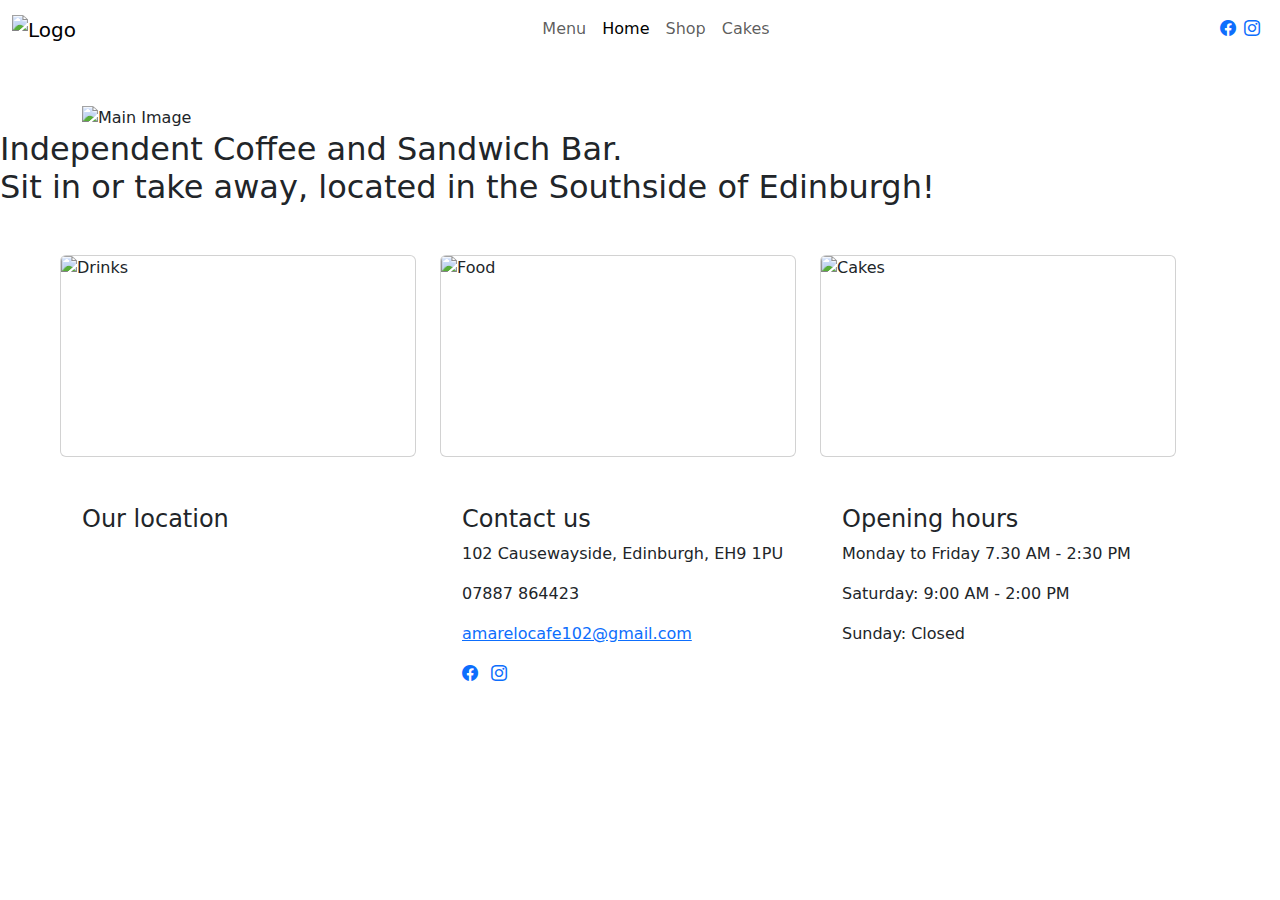
==== index.html @ 0898fd1a "Create index.html" ====
<!doctype html>
<html lang="en"> 
  <head>
    <meta charset="utf-8">
    <meta name="viewport" content="width=device-width, initial-scale=1">
    <title>Home</title>
    
    <!-- Bootstrap CSS and Icons -->
    <link href="https://cdn.jsdelivr.net/npm/bootstrap@5.2.3/dist/css/bootstrap.min.css" rel="stylesheet">
    <link rel="stylesheet" href="https://cdn.jsdelivr.net/npm/bootstrap-icons@1.5.0/font/bootstrap-icons.css">

    <!-- Google Fonts -->
    <link href="https://fonts.googleapis.com/css2?family=Baskervville:ital@0;1&display=swap" rel="stylesheet">

    <!-- Custom Styles -->
    <link rel="stylesheet" href="https://raw.githubusercontent.com/Bvadoc/AmareloCafe/main/AmareloWeb/commun01.css"> <!-- Common styles -->
    <link rel="stylesheet" href="https://raw.githubusercontent.com/Bvadoc/AmareloCafe/main/AmareloWeb/web.css"> <!-- Web styles -->
  </head>
  <body>
    <!--navbar-->
    <nav class="navbar navbar-expand-lg navbar-light">
      <div class="container-fluid"> 
        <a class="navbar-brand" href="https://raw.githubusercontent.com/Bvadoc/AmareloCafe/main/AmareloWeb/index.html">
          <img src="https://raw.githubusercontent.com/Bvadoc/AmareloCafe/main/AmareloWeb/images/logo01.png" alt="Logo" style="height: 150px;"> 
        </a> 
        <button class="navbar-toggler" type="button" data-bs-toggle="collapse" data-bs-target="#navbarSupportedContent"> 
          <span class="navbar-toggler-icon"></span> 
        </button>
        <div class="collapse navbar-collapse" id="navbarSupportedContent">
          <ul class="navbar-nav mx-auto mb-2 mb-lg-0">
            <li class="nav-item"><a class="nav-link" href="https://raw.githubusercontent.com/Bvadoc/AmareloCafe/main/AmareloWeb/menu.html">Menu</a></li>
            <li class="nav-item"><a class="nav-link active" href="https://raw.githubusercontent.com/Bvadoc/AmareloCafe/main/AmareloWeb/index.html">Home</a></li>
            <li class="nav-item"><a class="nav-link" href="https://raw.githubusercontent.com/Bvadoc/AmareloCafe/main/AmareloWeb/shop.html">Shop</a></li>
            <li class="nav-item"><a class="nav-link" href="https://raw.githubusercontent.com/Bvadoc/AmareloCafe/main/AmareloWeb/cakes.html">Cakes</a></li>
          </ul>
          <div class="d-flex">
            <a href="https://www.facebook.com/amarelodeli" target="_blank" class="me-2"><i class="bi bi-facebook"></i></a>
            <a href="https://www.instagram.com/amarelodeli" target="_blank" class="me-2"><i class="bi bi-instagram"></i></a>
          </div>
        </div>
      </div>    
    </nav>

    <!-- Main image at the top -->
    <div class="container mt-5">
      <img src="https://raw.githubusercontent.com/Bvadoc/AmareloCafe/main/AmareloWeb/images/Interior.jpg" class="img-fluid" alt="Main Image">
    </div> 

    <div class="content">
        <h2>Independent Coffee and Sandwich Bar.<br>Sit in or take away, located in the Southside of Edinburgh!</h2>
    </div>

    <!-- 3 photos (cards) below -->
    <div class="container m-5 cards-container">
      <div class="row justify-content-center">
        <div class="col-md-4 col-mb-4">
          <div class="card">
            <img src="https://raw.githubusercontent.com/Bvadoc/AmareloCafe/main/AmareloWeb/images/taza%20amarilla.jpg" class="card-img-top" alt="Drinks" style="height: 200px; width: 100%; object-fit: cover;">
          </div>
        </div>
        <div class="col-md-4 col-mb-4">
          <div class="card">
            <img src="https://raw.githubusercontent.com/Bvadoc/AmareloCafe/main/AmareloWeb/images/Bocata.jpg" class="card-img-top" alt="Food" style="height: 200px; width: 100%; object-fit: cover;">
          </div>
        </div>
        <div class="col-md-4 col-mb-4">
          <div class="card">
            <img src="https://raw.githubusercontent.com/Bvadoc/AmareloCafe/main/AmareloWeb/images/Tarta%20de%20Santiago.jpg" class="card-img-top" alt="Cakes" style="height: 200px; width: 100%; object-fit: cover;">
          </div>
        </div>
      </div>
    </div>

    <!-- Footer section -->
    <footer class="footer">
      <div class="container">
        <div class="row">
          <div class="col-md-4 mb-3">
            <h4>Our location</h4>
            <!-- Google Maps Embed Code --> 
            <iframe 
              src="https://www.google.com/maps/embed?pb=!1m18!1m12!1m3!1d2234.6833216972605!2d-3.1810267000000003!3d55.937527599999996!2m3!1f0!2f0!3f0!3m2!1i1024!2i768!4f13.1!3m3!1m2!1s0x4887c77f1654ee13%3A0xcc0e2b6abe184f57!2sAmarelo!5e0!3m2!1sen!2suk!4v1736802477769!5m2!1sen!2suk" 
              width="100%" 
              height="200" 
              style="border:0;" 
              allowfullscreen="" 
              loading="lazy" 
              referrerpolicy="no-referrer-when-downgrade">
            </iframe>
          </div>
          <div class="col-md-4 mb-3">
            <h4>Contact us</h4>
            <p>102 Causewayside, Edinburgh, EH9 1PU</p>
            <p>07887 864423</p>
            <p><a href="mailto:amarelocafe102@gmail.com">amarelocafe102@gmail.com</a></p>
                    
            <a href="https://www.facebook.com/amarelodeli" target="_blank" class="me-2"><i class="bi bi-facebook"></i></a>
            <a href="https://www.instagram.com/amarelodeli" target="_blank" class="me-2"><i class="bi bi-instagram"></i></a>
          </div>
          <div class="col-md-4">
            <h4>Opening hours</h4>
            <p>Monday to Friday 7.30 AM - 2:30 PM</p>
            <p>Saturday: 9:00 AM - 2:00 PM</p>
            <p>Sunday: Closed</p>
          </div>
        </div>
      </div> 
    </footer>
     
    <script src="https://cdn.jsdelivr.net/npm/@popperjs/core@2.11.6/dist/umd/popper.min.js"></script>
    <script src="https://cdn.jsdelivr.net/npm/bootstrap@5.2.3/dist/js/bootstrap.min.js"></script>
  </body>  
</html>
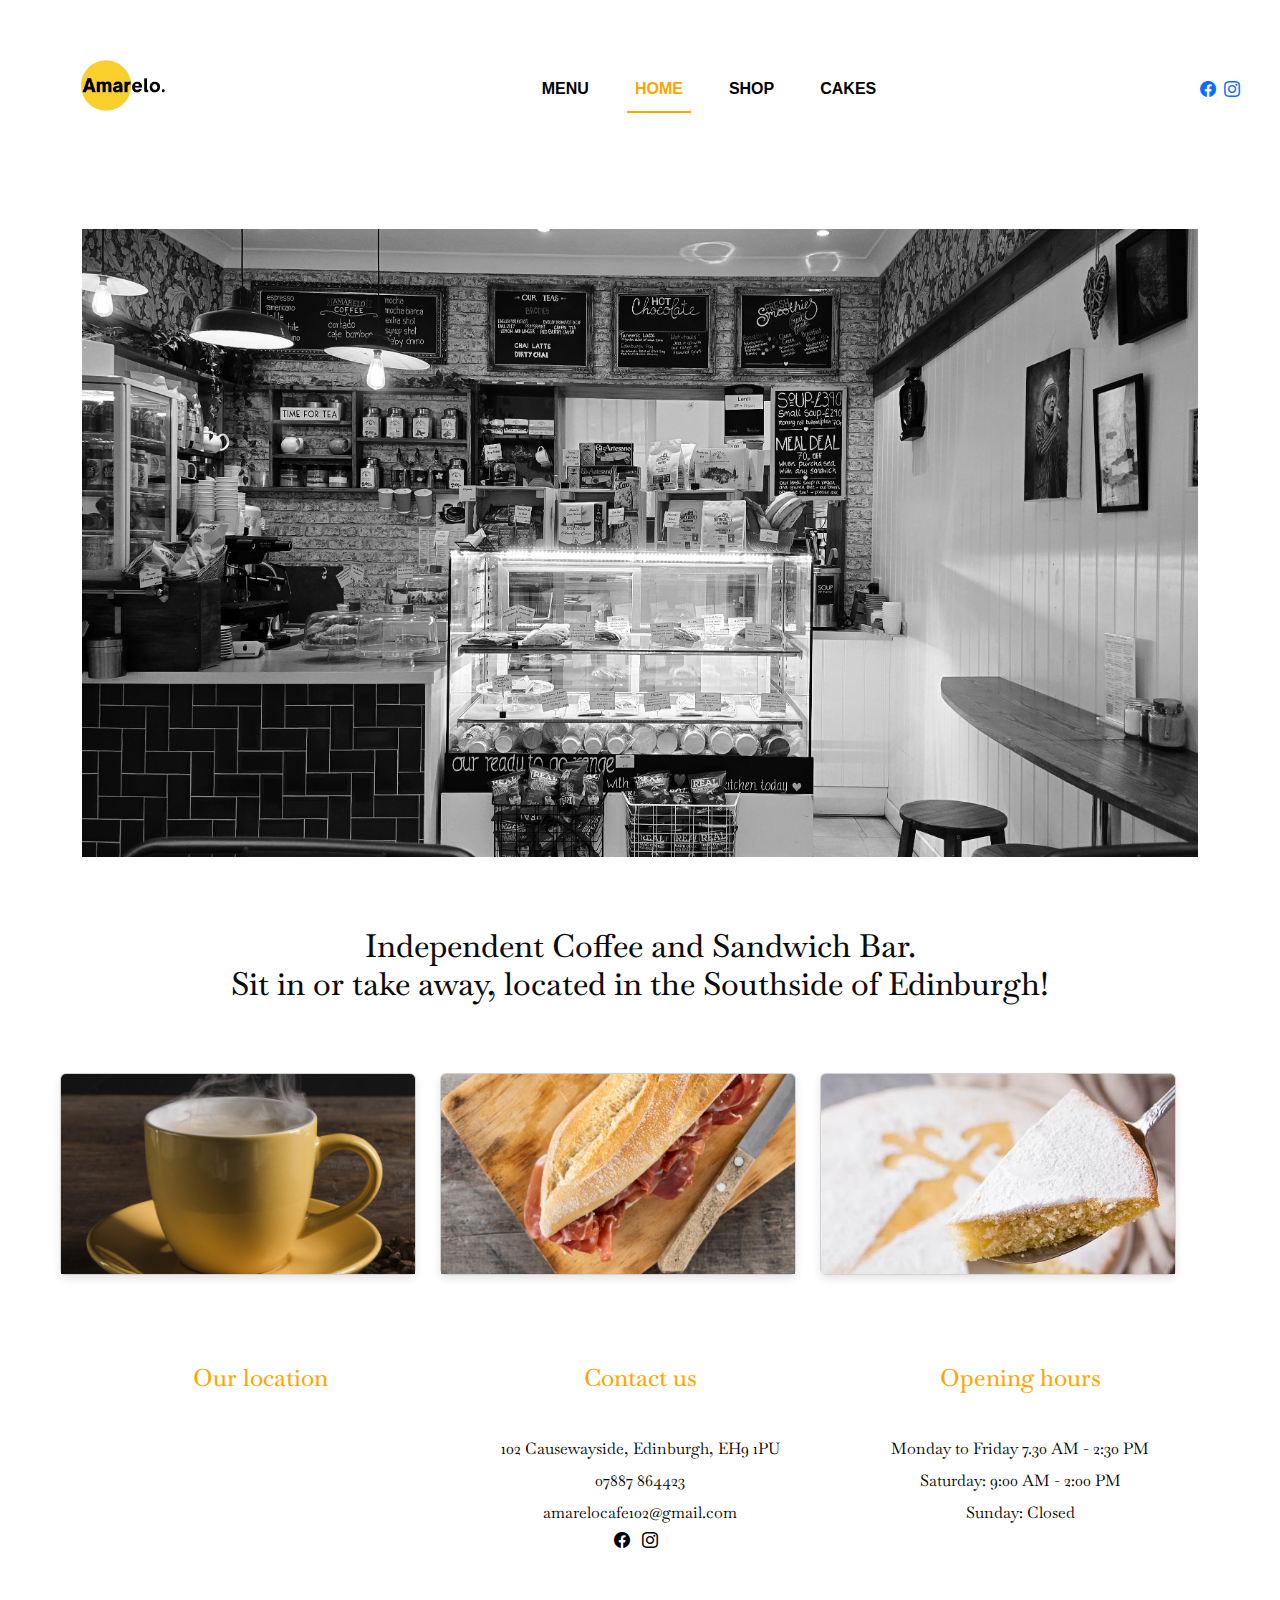
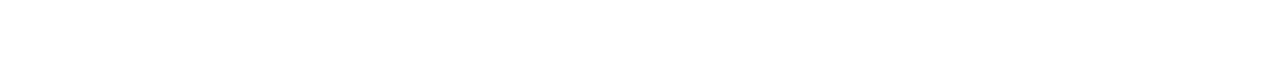
==== commit 8cae80f9: "Update index.html" ====
--- a/index.html
+++ b/index.html
@@ -13,25 +13,25 @@
     <link href="https://fonts.googleapis.com/css2?family=Baskervville:ital@0;1&display=swap" rel="stylesheet">
 
     <!-- Custom Styles -->
-    <link rel="stylesheet" href="https://raw.githubusercontent.com/Bvadoc/AmareloCafe/main/AmareloWeb/commun01.css"> <!-- Common styles -->
-    <link rel="stylesheet" href="https://raw.githubusercontent.com/Bvadoc/AmareloCafe/main/AmareloWeb/web.css"> <!-- Web styles -->
+    <link rel="stylesheet" href="https://bvadoc.github.io/AmareloCafe/AmareloWeb/commun01.css"> <!-- Common styles -->
+    <link rel="stylesheet" href="https://bvadoc.github.io/AmareloCafe/AmareloWeb/web.css"> <!-- Web styles -->
   </head>
   <body>
     <!--navbar-->
     <nav class="navbar navbar-expand-lg navbar-light">
       <div class="container-fluid"> 
-        <a class="navbar-brand" href="https://raw.githubusercontent.com/Bvadoc/AmareloCafe/main/AmareloWeb/index.html">
-          <img src="https://raw.githubusercontent.com/Bvadoc/AmareloCafe/main/AmareloWeb/images/logo01.png" alt="Logo" style="height: 150px;"> 
+        <a class="navbar-brand" href="https://bvadoc.github.io/AmareloCafe/">
+          <img src="https://bvadoc.github.io/AmareloCafe/AmareloWeb/images/logo01.png" alt="Logo" style="height: 150px;"> 
         </a> 
         <button class="navbar-toggler" type="button" data-bs-toggle="collapse" data-bs-target="#navbarSupportedContent"> 
           <span class="navbar-toggler-icon"></span> 
         </button>
         <div class="collapse navbar-collapse" id="navbarSupportedContent">
           <ul class="navbar-nav mx-auto mb-2 mb-lg-0">
-            <li class="nav-item"><a class="nav-link" href="https://raw.githubusercontent.com/Bvadoc/AmareloCafe/main/AmareloWeb/menu.html">Menu</a></li>
-            <li class="nav-item"><a class="nav-link active" href="https://raw.githubusercontent.com/Bvadoc/AmareloCafe/main/AmareloWeb/index.html">Home</a></li>
-            <li class="nav-item"><a class="nav-link" href="https://raw.githubusercontent.com/Bvadoc/AmareloCafe/main/AmareloWeb/shop.html">Shop</a></li>
-            <li class="nav-item"><a class="nav-link" href="https://raw.githubusercontent.com/Bvadoc/AmareloCafe/main/AmareloWeb/cakes.html">Cakes</a></li>
+            <li class="nav-item"><a class="nav-link" href="https://bvadoc.github.io/AmareloCafe/AmareloWeb/menu.html">Menu</a></li>
+            <li class="nav-item"><a class="nav-link active" href="https://bvadoc.github.io/AmareloCafe/">Home</a></li>
+            <li class="nav-item"><a class="nav-link" href="https://bvadoc.github.io/AmareloCafe/AmareloWeb/shop.html">Shop</a></li>
+            <li class="nav-item"><a class="nav-link" href="https://bvadoc.github.io/AmareloCafe/AmareloWeb/cakes.html">Cakes</a></li>
           </ul>
           <div class="d-flex">
             <a href="https://www.facebook.com/amarelodeli" target="_blank" class="me-2"><i class="bi bi-facebook"></i></a>
@@ -43,7 +43,7 @@
 
     <!-- Main image at the top -->
     <div class="container mt-5">
-      <img src="https://raw.githubusercontent.com/Bvadoc/AmareloCafe/main/AmareloWeb/images/Interior.jpg" class="img-fluid" alt="Main Image">
+      <img src="https://bvadoc.github.io/AmareloCafe/AmareloWeb/images/Interior.jpg" class="img-fluid" alt="Main Image">
     </div> 
 
     <div class="content">
@@ -55,17 +55,17 @@
       <div class="row justify-content-center">
         <div class="col-md-4 col-mb-4">
           <div class="card">
-            <img src="https://raw.githubusercontent.com/Bvadoc/AmareloCafe/main/AmareloWeb/images/taza%20amarilla.jpg" class="card-img-top" alt="Drinks" style="height: 200px; width: 100%; object-fit: cover;">
+            <img src="https://bvadoc.github.io/AmareloCafe/AmareloWeb/images/taza%20amarilla.jpg" class="card-img-top" alt="Drinks" style="height: 200px; width: 100%; object-fit: cover;">
           </div>
         </div>
         <div class="col-md-4 col-mb-4">
           <div class="card">
-            <img src="https://raw.githubusercontent.com/Bvadoc/AmareloCafe/main/AmareloWeb/images/Bocata.jpg" class="card-img-top" alt="Food" style="height: 200px; width: 100%; object-fit: cover;">
+            <img src="https://bvadoc.github.io/AmareloCafe/AmareloWeb/images/Bocata.jpg" class="card-img-top" alt="Food" style="height: 200px; width: 100%; object-fit: cover;">
           </div>
         </div>
         <div class="col-md-4 col-mb-4">
           <div class="card">
-            <img src="https://raw.githubusercontent.com/Bvadoc/AmareloCafe/main/AmareloWeb/images/Tarta%20de%20Santiago.jpg" class="card-img-top" alt="Cakes" style="height: 200px; width: 100%; object-fit: cover;">
+            <img src="https://bvadoc.github.io/AmareloCafe/AmareloWeb/images/Tarta%20de%20Santiago.jpg" class="card-img-top" alt="Cakes" style="height: 200px; width: 100%; object-fit: cover;">
           </div>
         </div>
       </div>
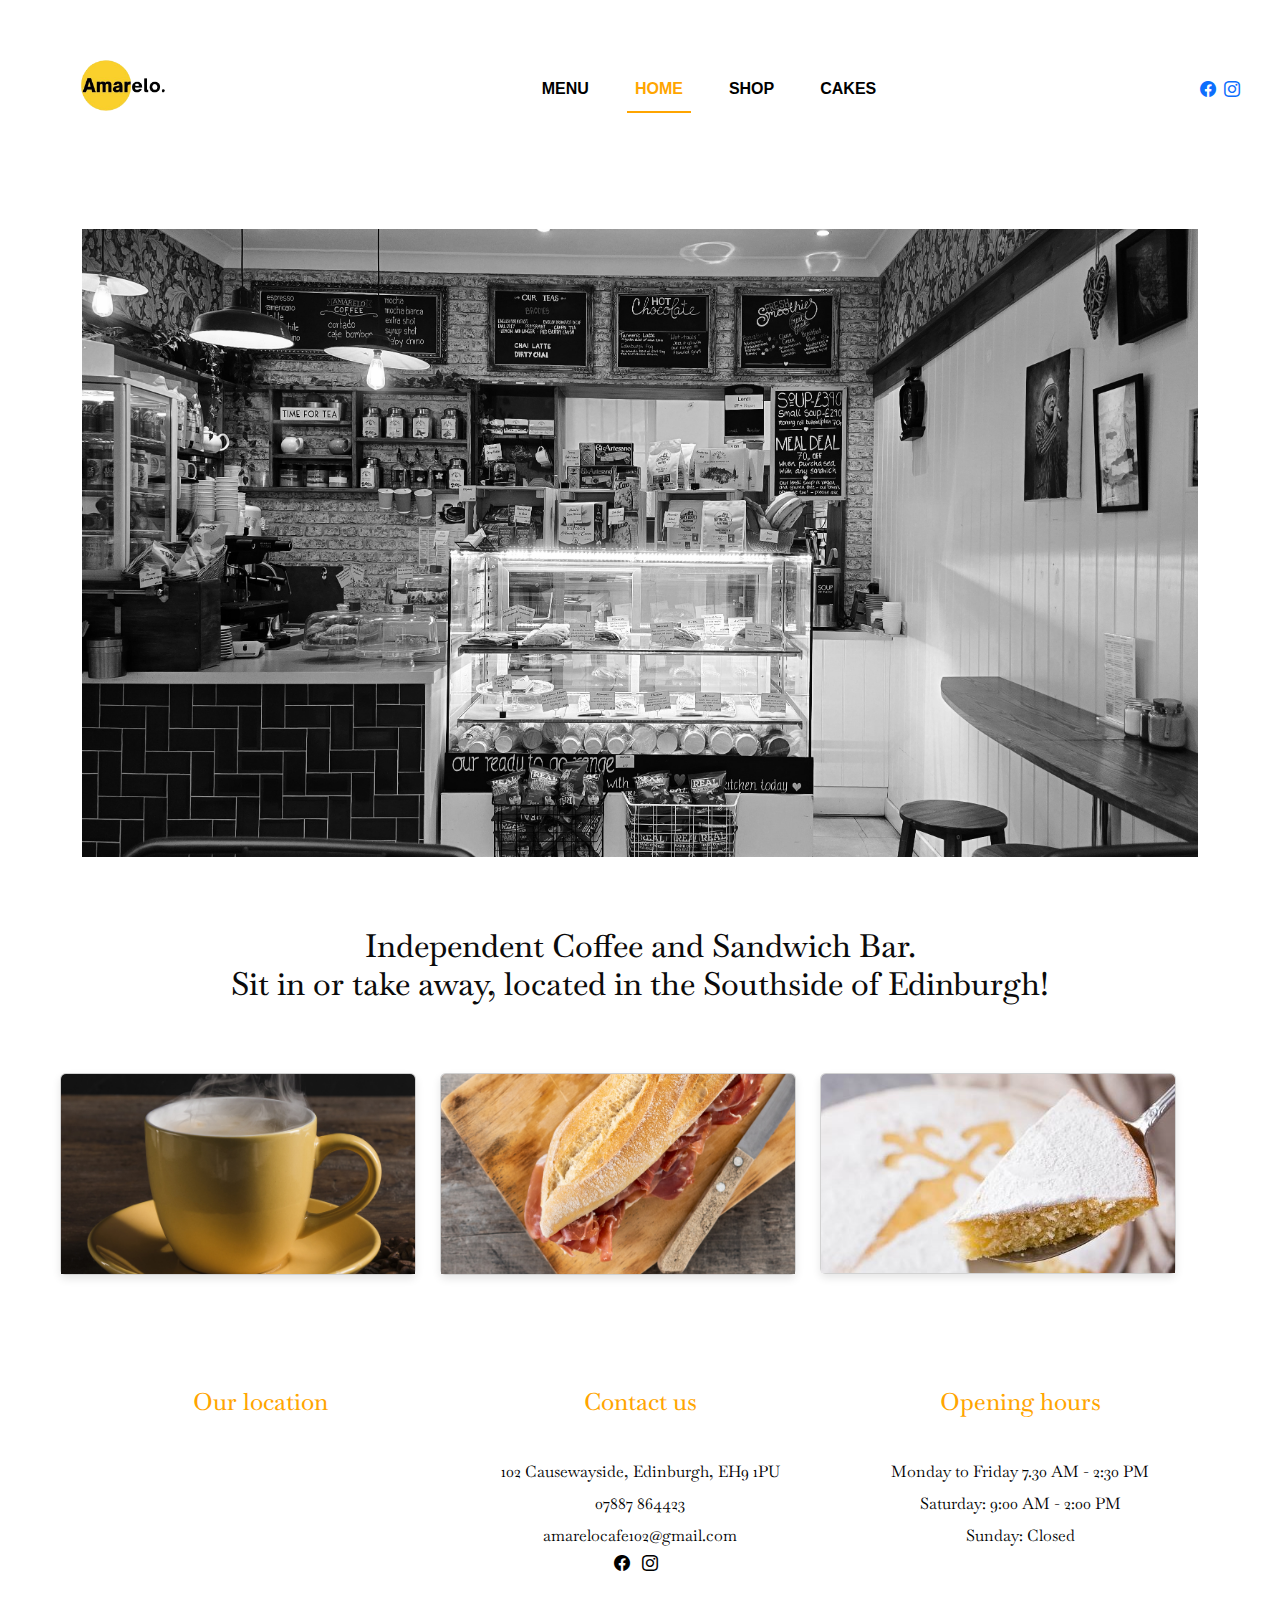
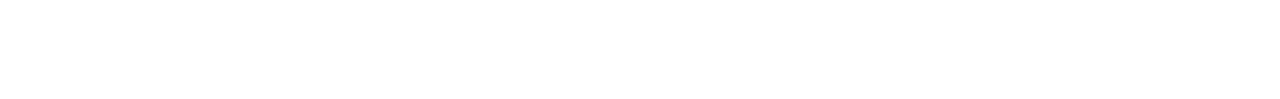
==== commit d8d5902b: "Descripción de los cambios realizados" ====
--- a/index.html
+++ b/index.html
@@ -50,26 +50,26 @@
         <h2>Independent Coffee and Sandwich Bar.<br>Sit in or take away, located in the Southside of Edinburgh!</h2>
     </div>
 
-    <!-- 3 photos (cards) below -->
     <div class="container m-5 cards-container">
-      <div class="row justify-content-center">
-        <div class="col-md-4 col-mb-4">
+      <div class="row justify-content-center cards-row">
+        <div class="col-12 col-md-6 col-lg-4 mb-4">
           <div class="card">
-            <img src="https://bvadoc.github.io/AmareloCafe/AmareloWeb/images/taza%20amarilla.jpg" class="card-img-top" alt="Drinks" style="height: 200px; width: 100%; object-fit: cover;">
+            <img src="https://bvadoc.github.io/AmareloCafe/AmareloWeb/images/taza%20amarilla.jpg" class="card-img-top img-fluid" alt="Drinks">
           </div>
         </div>
-        <div class="col-md-4 col-mb-4">
+        <div class="col-12 col-md-6 col-lg-4 mb-4">
           <div class="card">
-            <img src="https://bvadoc.github.io/AmareloCafe/AmareloWeb/images/Bocata.jpg" class="card-img-top" alt="Food" style="height: 200px; width: 100%; object-fit: cover;">
+            <img src="https://bvadoc.github.io/AmareloCafe/AmareloWeb/images/Bocata.jpg" class="card-img-top img-fluid" alt="Food">
           </div>
         </div>
-        <div class="col-md-4 col-mb-4">
+        <div class="col-12 col-md-6 col-lg-4 mb-4">
           <div class="card">
-            <img src="https://bvadoc.github.io/AmareloCafe/AmareloWeb/images/Tarta%20de%20Santiago.jpg" class="card-img-top" alt="Cakes" style="height: 200px; width: 100%; object-fit: cover;">
+            <img src="https://bvadoc.github.io/AmareloCafe/AmareloWeb/images/Tarta%20de%20Santiago.jpg" class="card-img-top img-fluid" alt="Cakes">
           </div>
         </div>
       </div>
     </div>
+    
 
     <!-- Footer section -->
     <footer class="footer">
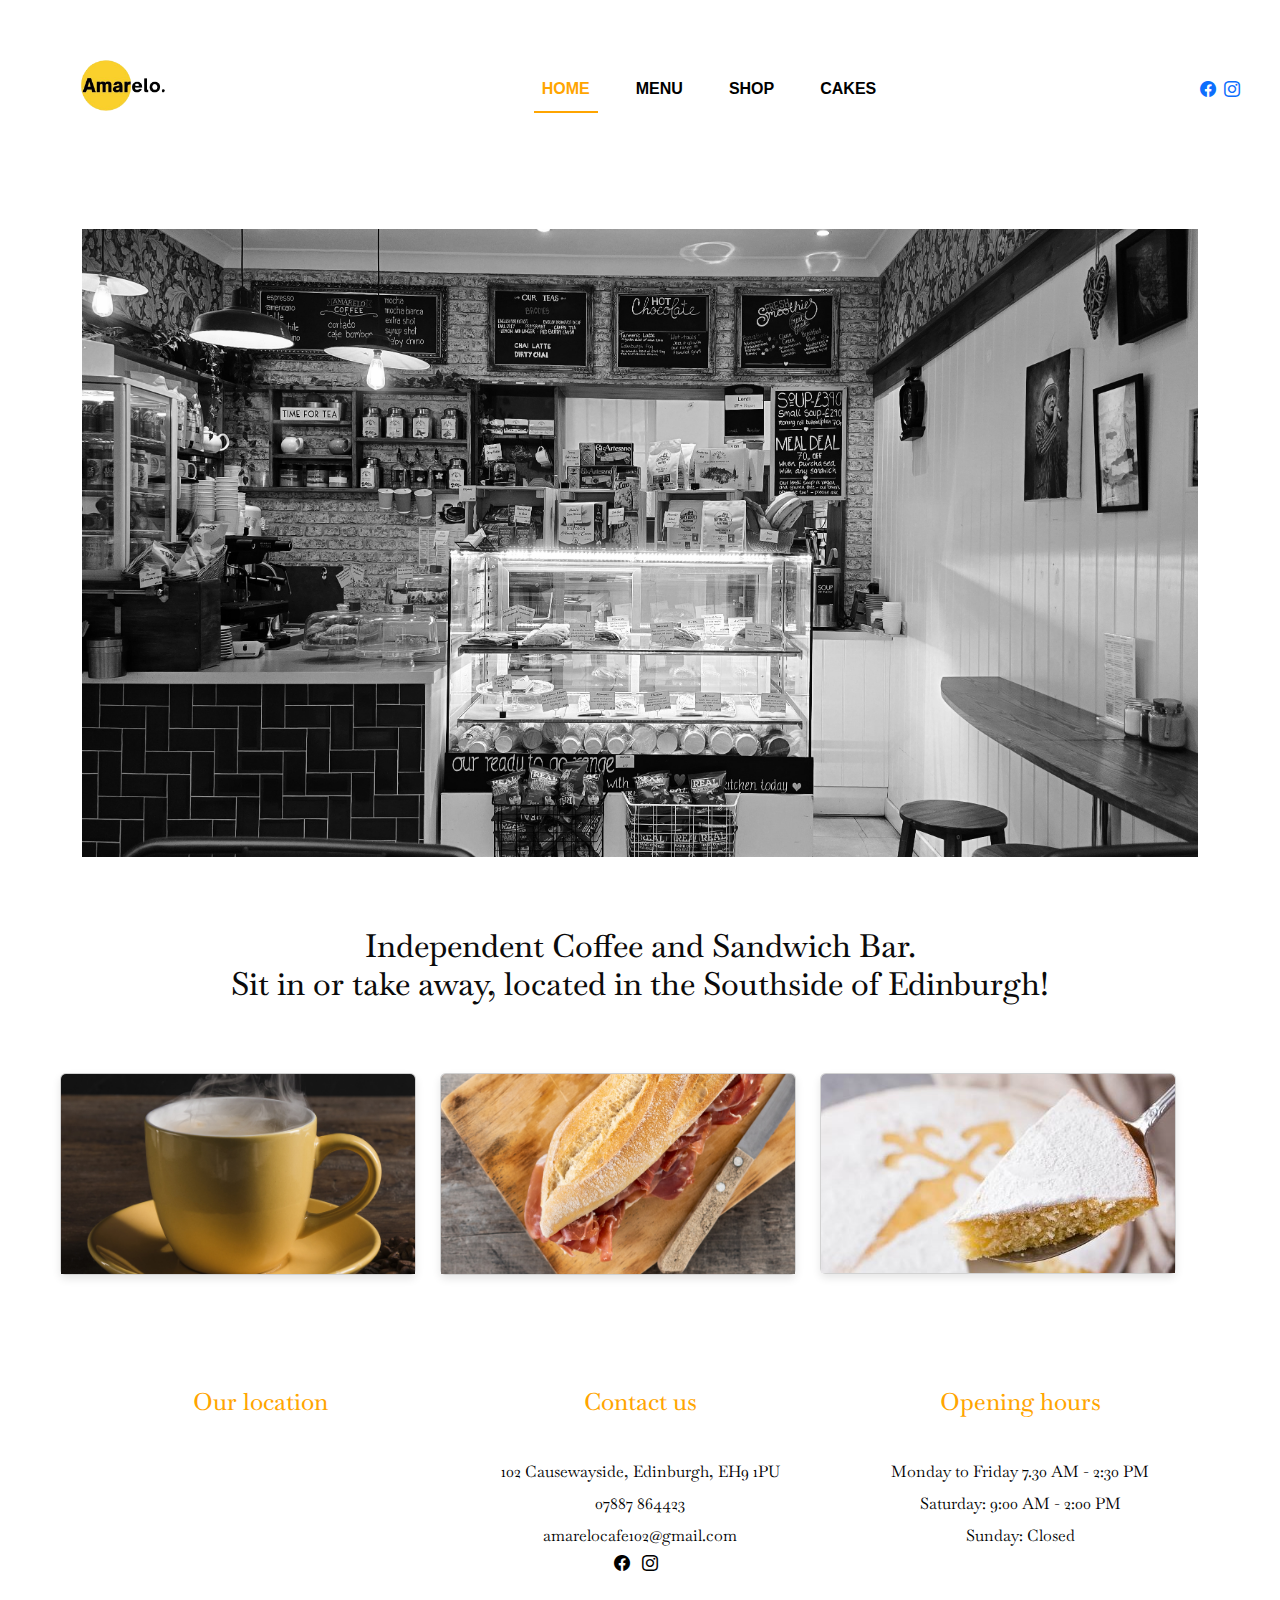
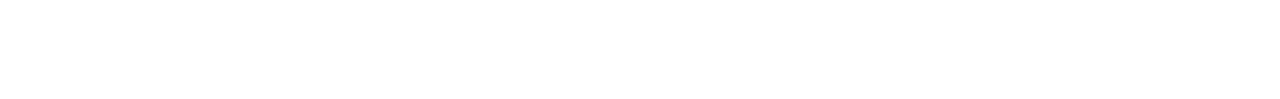
==== commit 3209f995: "Updated navbar.html" ====
--- a/index.html
+++ b/index.html
@@ -28,8 +28,8 @@
         </button>
         <div class="collapse navbar-collapse" id="navbarSupportedContent">
           <ul class="navbar-nav mx-auto mb-2 mb-lg-0">
+            <li class="nav-item"><a class="nav-link active" href="https://bvadoc.github.io/AmareloCafe/">Home</a></li>
             <li class="nav-item"><a class="nav-link" href="https://bvadoc.github.io/AmareloCafe/AmareloWeb/menu.html">Menu</a></li>
-            <li class="nav-item"><a class="nav-link active" href="https://bvadoc.github.io/AmareloCafe/">Home</a></li>
             <li class="nav-item"><a class="nav-link" href="https://bvadoc.github.io/AmareloCafe/AmareloWeb/shop.html">Shop</a></li>
             <li class="nav-item"><a class="nav-link" href="https://bvadoc.github.io/AmareloCafe/AmareloWeb/cakes.html">Cakes</a></li>
           </ul>
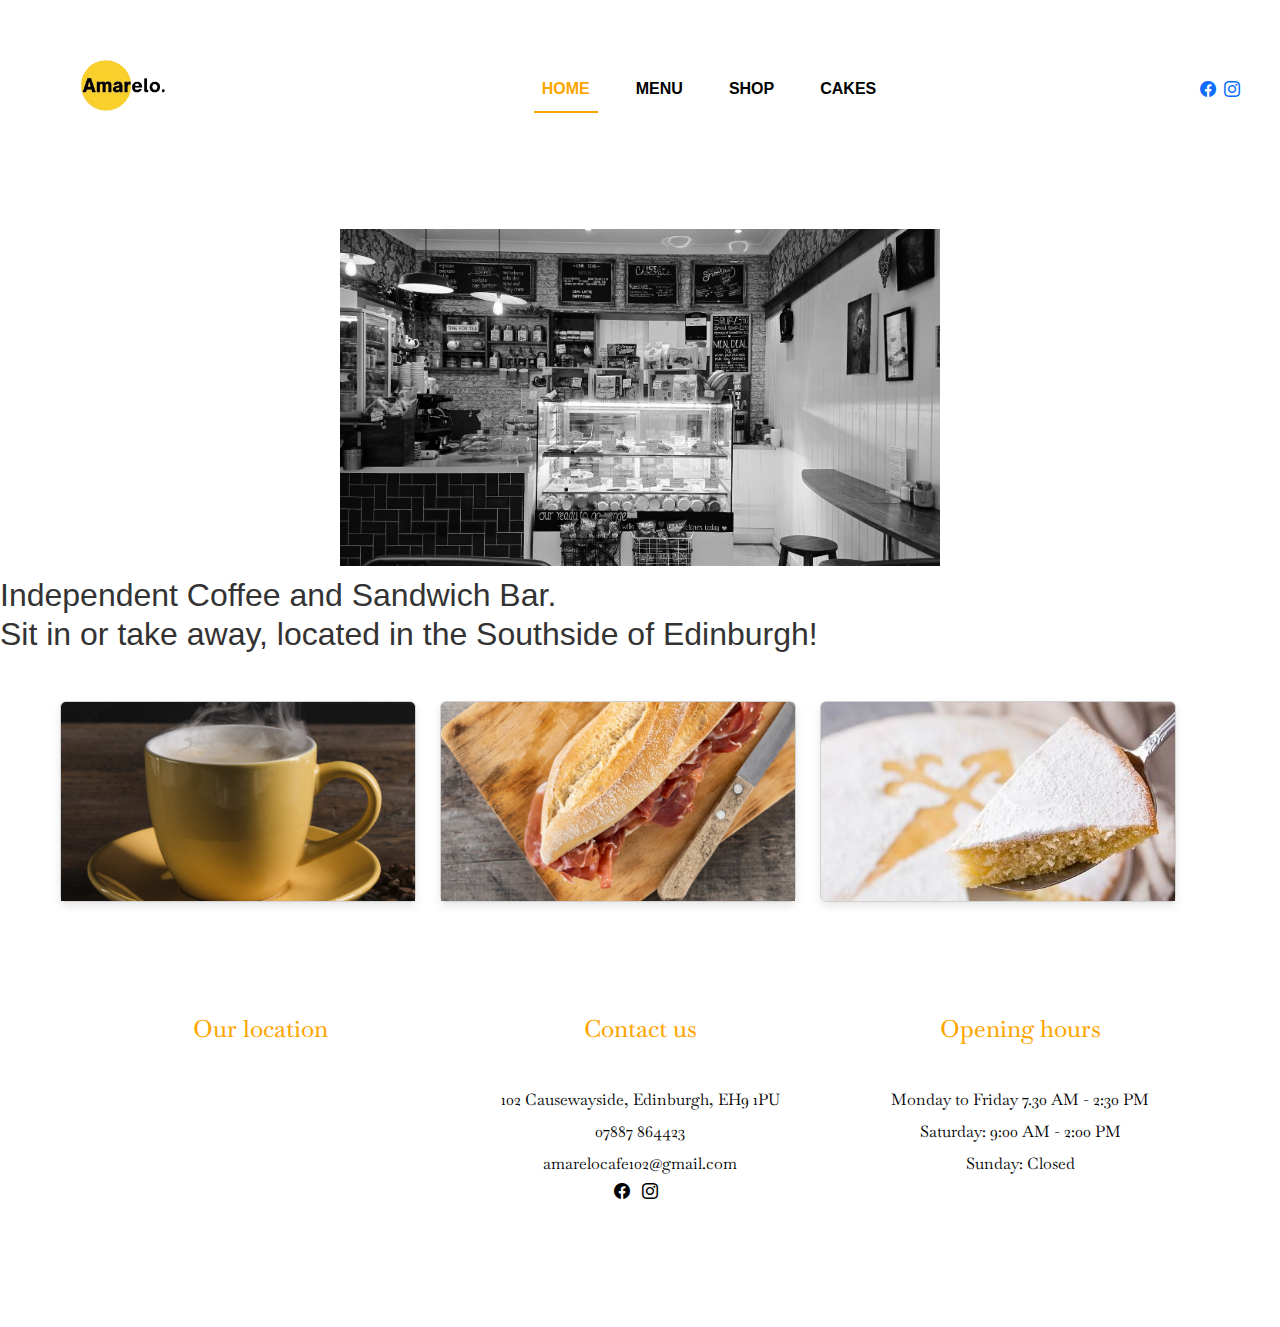
==== commit 318f2837: "Update index.html" ====
--- a/index.html
+++ b/index.html
@@ -43,32 +43,33 @@
 
     <!-- Main image at the top -->
     <div class="container mt-5">
-      <img src="https://bvadoc.github.io/AmareloCafe/AmareloWeb/images/Interior.jpg" class="img-fluid" alt="Main Image">
-    </div> 
-
-    <div class="content">
-        <h2>Independent Coffee and Sandwich Bar.<br>Sit in or take away, located in the Southside of Edinburgh!</h2>
+      <img src="https://bvadoc.github.io/AmareloCafe/AmareloWeb/images/Interior.jpg" class="main-image img-fluid" alt="Cafe Interior">
     </div>
 
-    <div class="container m-5 cards-container">
-      <div class="row justify-content-center cards-row">
-        <div class="col-12 col-md-6 col-lg-4 mb-4">
+    <section class="description">
+      <h2 class="headline">Independent Coffee and Sandwich Bar.<br>Sit in or take away, located in the Southside of Edinburgh!</h2>
+    </section>
+    
+    <div class="container m-5 product-cards-container">
+      <div class="row justify-content-center product-cards-row">
+        <div class="col-12 col-md-6 col-lg-4 mb-4 product-card">
           <div class="card">
-            <img src="https://bvadoc.github.io/AmareloCafe/AmareloWeb/images/taza%20amarilla.jpg" class="card-img-top img-fluid" alt="Drinks">
+            <img src="https://bvadoc.github.io/AmareloCafe/AmareloWeb/images/taza%20amarilla.jpg" class="card-img-top img-fluid" alt="Coffee">
           </div>
         </div>
-        <div class="col-12 col-md-6 col-lg-4 mb-4">
+        <div class="col-12 col-md-6 col-lg-4 mb-4 product-card">
           <div class="card">
-            <img src="https://bvadoc.github.io/AmareloCafe/AmareloWeb/images/Bocata.jpg" class="card-img-top img-fluid" alt="Food">
+            <img src="https://bvadoc.github.io/AmareloCafe/AmareloWeb/images/Bocata.jpg" class="card-img-top img-fluid" alt="Sandwich">
           </div>
         </div>
-        <div class="col-12 col-md-6 col-lg-4 mb-4">
+        <div class="col-12 col-md-6 col-lg-4 mb-4 product-card">
           <div class="card">
-            <img src="https://bvadoc.github.io/AmareloCafe/AmareloWeb/images/Tarta%20de%20Santiago.jpg" class="card-img-top img-fluid" alt="Cakes">
+            <img src="https://bvadoc.github.io/AmareloCafe/AmareloWeb/images/Tarta%20de Santiago.jpg" class="card-img-top img-fluid" alt="Cake">
           </div>
         </div>
       </div>
     </div>
+
     
 
     <!-- Footer section -->
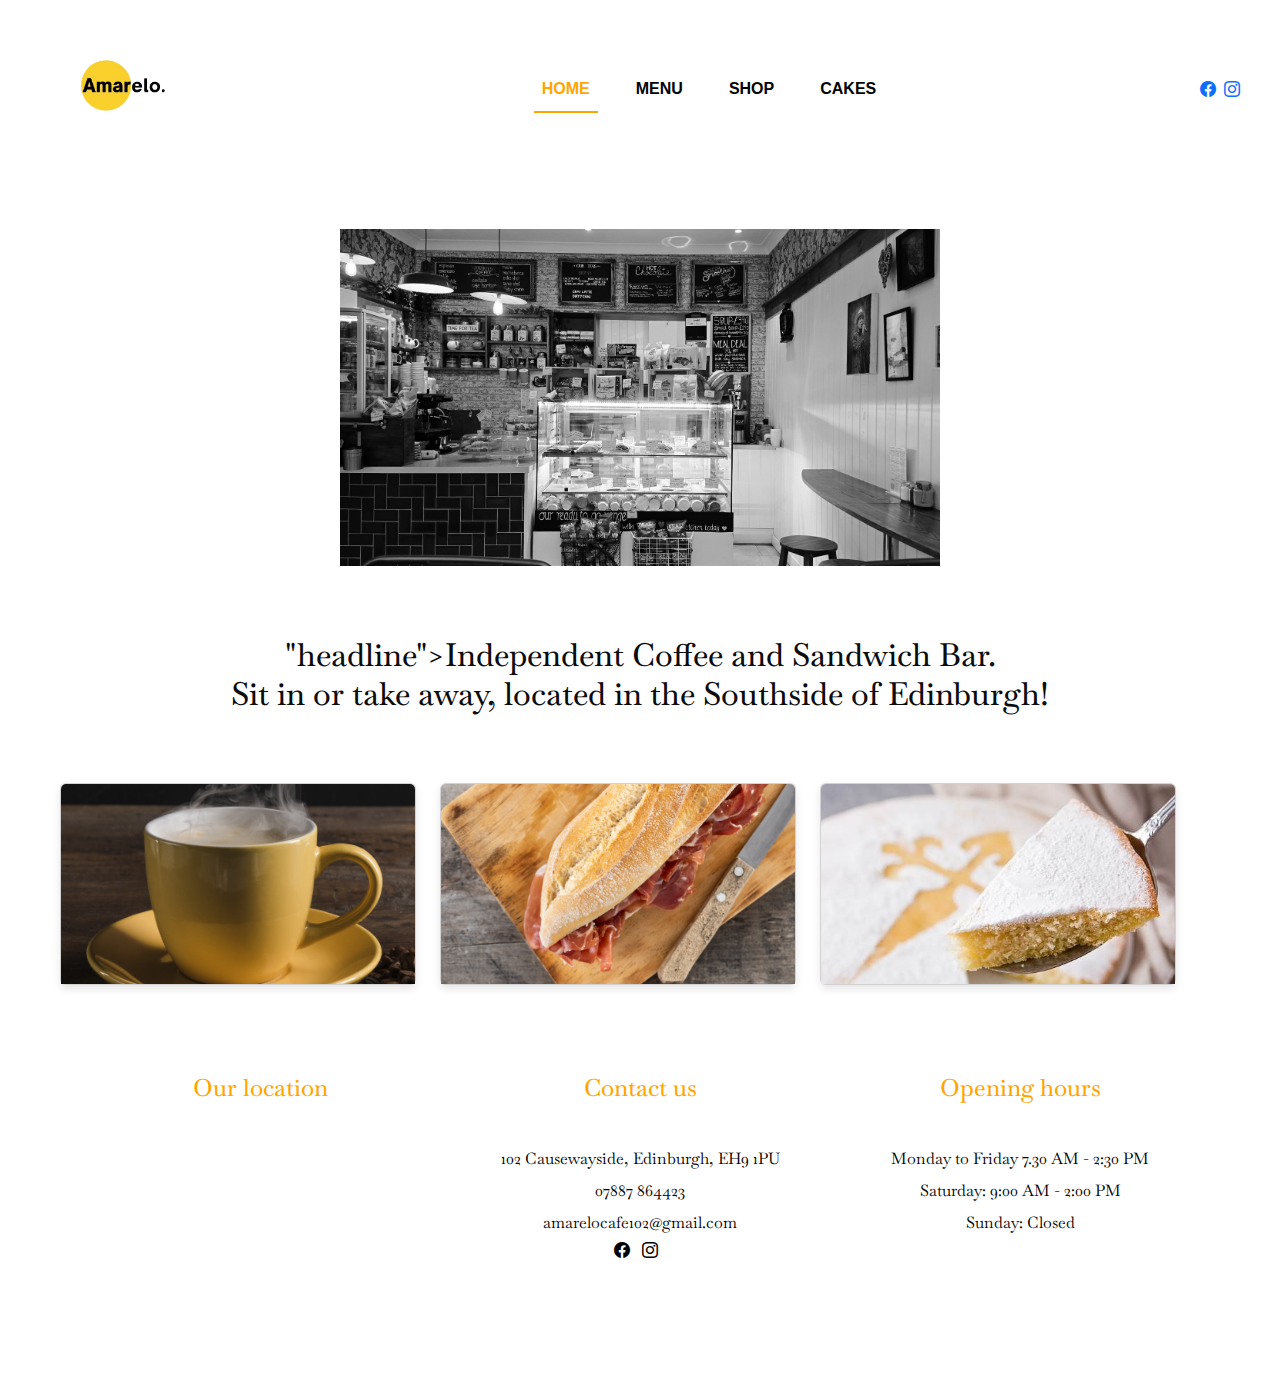
==== commit 9410042f: "Update index.html" ====
--- a/index.html
+++ b/index.html
@@ -46,25 +46,25 @@
       <img src="https://bvadoc.github.io/AmareloCafe/AmareloWeb/images/Interior.jpg" class="main-image img-fluid" alt="Cafe Interior">
     </div>
 
-    <section class="description">
-      <h2 class="headline">Independent Coffee and Sandwich Bar.<br>Sit in or take away, located in the Southside of Edinburgh!</h2>
-    </section>
+    <div class="content">
+	    <h2>"headline">Independent Coffee and Sandwich Bar.<br>Sit in or take away, located in the Southside of Edinburgh!</h2>
+    </div>
     
-    <div class="container m-5 product-cards-container">
+    <div class="container m-5 cards-container">
       <div class="row justify-content-center product-cards-row">
-        <div class="col-12 col-md-6 col-lg-4 mb-4 product-card">
+        <div class="col-md-4 col-mb-4">
           <div class="card">
-            <img src="https://bvadoc.github.io/AmareloCafe/AmareloWeb/images/taza%20amarilla.jpg" class="card-img-top img-fluid" alt="Coffee">
+            <img src="https://bvadoc.github.io/AmareloCafe/AmareloWeb/images/taza%20amarilla.jpg" class="card-img-top" alt="Coffee"style="height: 200px; width: 100%; object-fit: cover;">
           </div>
         </div>
-        <div class="col-12 col-md-6 col-lg-4 mb-4 product-card">
+        <div class="col-md-4 col-mb-4">
           <div class="card">
-            <img src="https://bvadoc.github.io/AmareloCafe/AmareloWeb/images/Bocata.jpg" class="card-img-top img-fluid" alt="Sandwich">
+            <img src="https://bvadoc.github.io/AmareloCafe/AmareloWeb/images/Bocata.jpg" class="card-img-top" alt="Sandwich"style="height: 200px; width: 100%; object-fit: cover;">
           </div>
         </div>
-        <div class="col-12 col-md-6 col-lg-4 mb-4 product-card">
+        <div class="col-md-4 col-mb-4">
           <div class="card">
-            <img src="https://bvadoc.github.io/AmareloCafe/AmareloWeb/images/Tarta%20de Santiago.jpg" class="card-img-top img-fluid" alt="Cake">
+            <img src="https://bvadoc.github.io/AmareloCafe/AmareloWeb/images/Tarta%20de Santiago.jpg" class="card-img-top" alt="Cake"style="height: 200px; width: 100%; object-fit: cover;">
           </div>
         </div>
       </div>
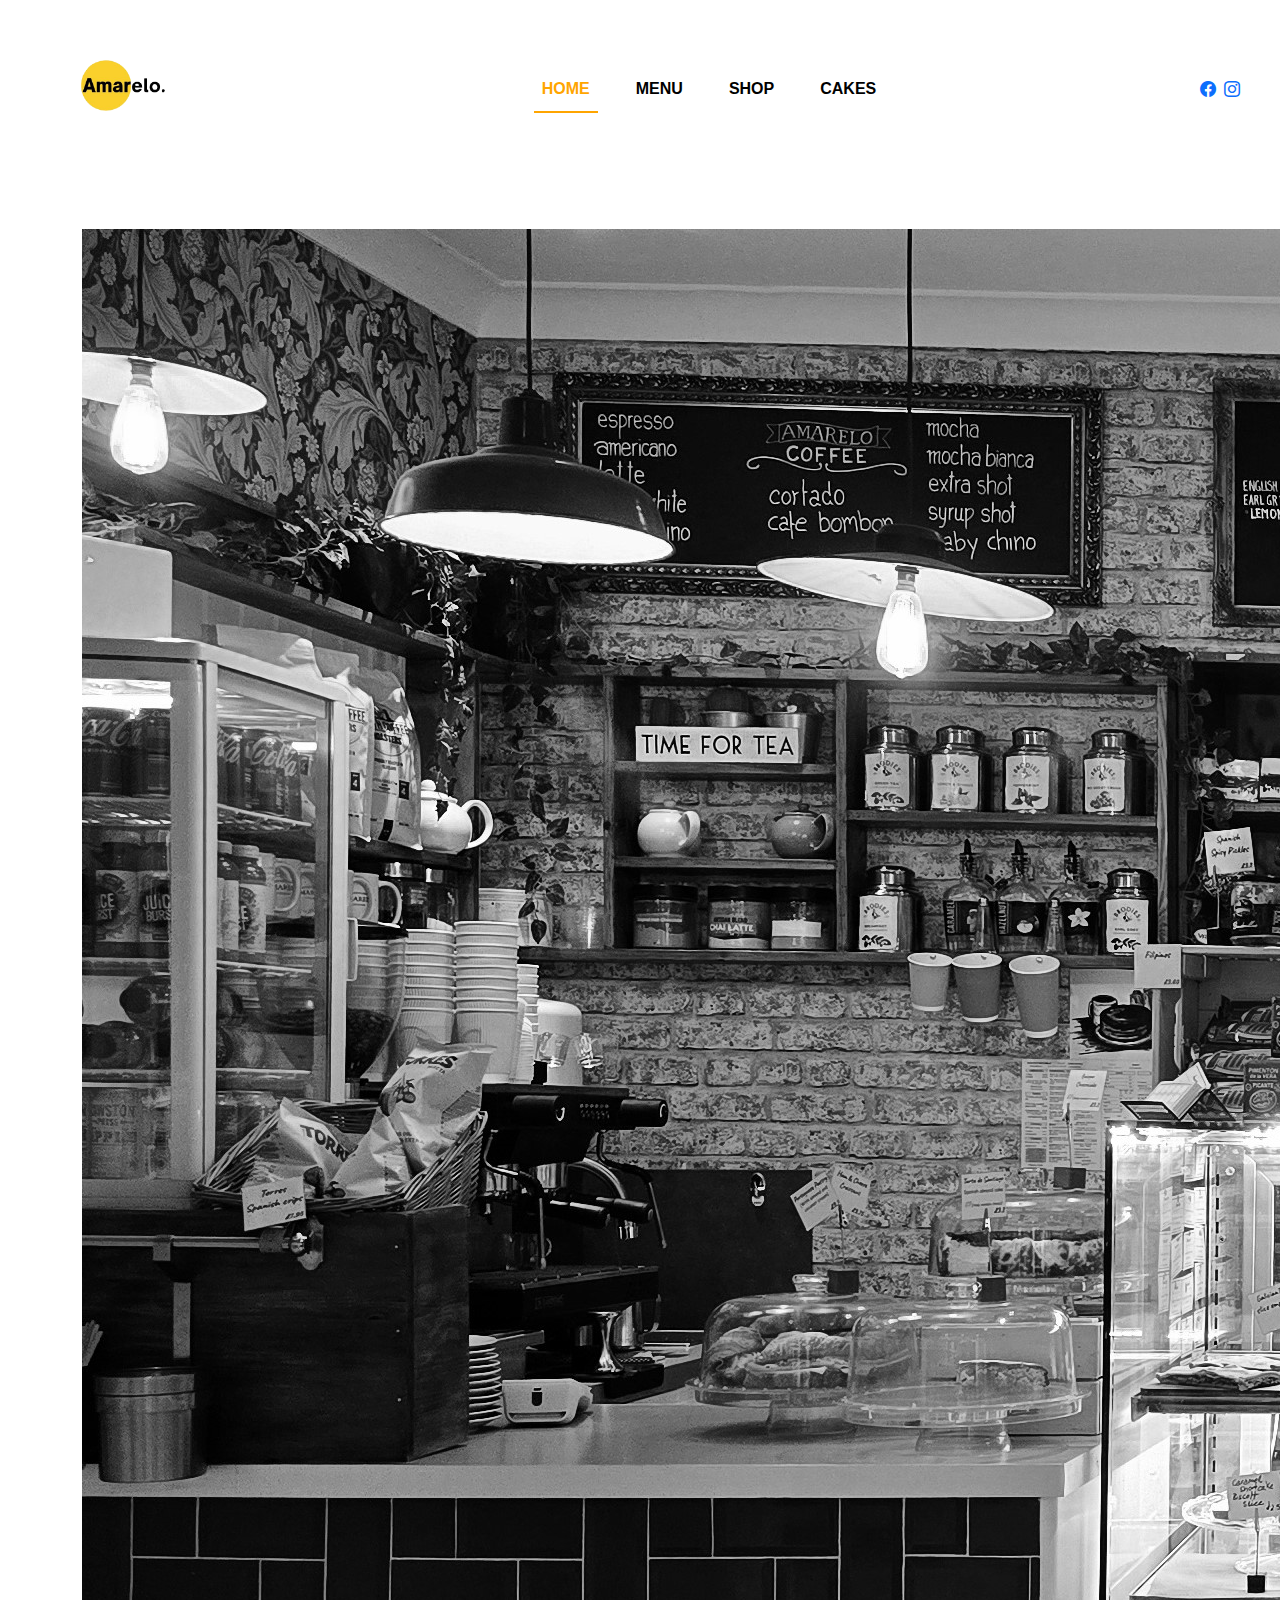
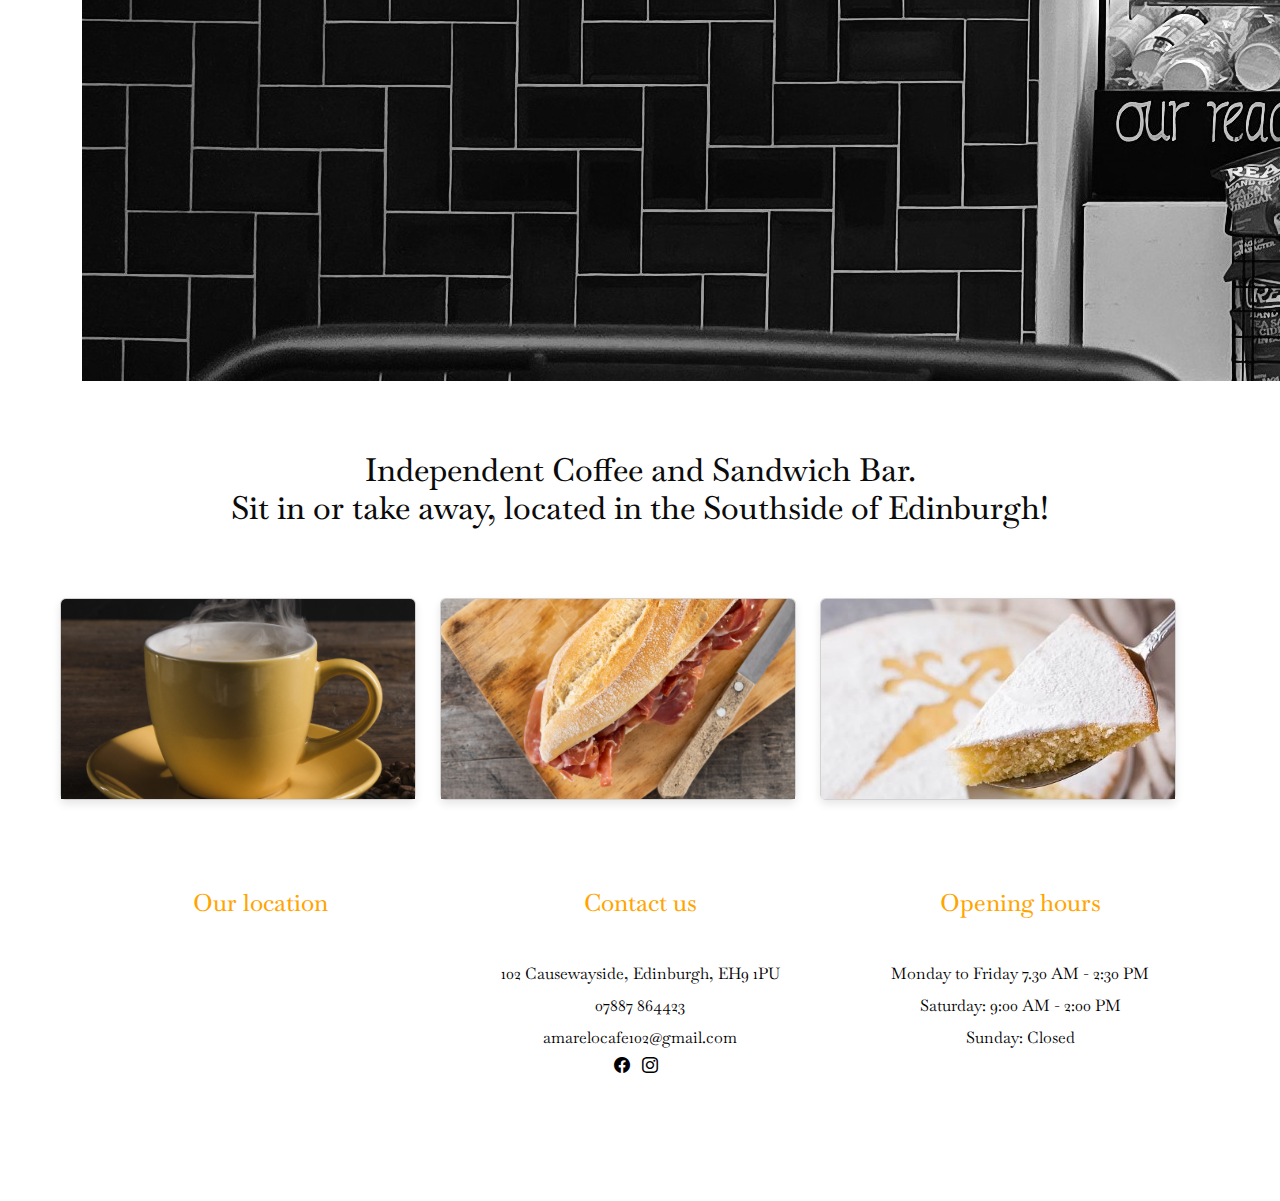
==== commit 5f20511f: "Update index.html" ====
--- a/index.html
+++ b/index.html
@@ -43,11 +43,11 @@
 
     <!-- Main image at the top -->
     <div class="container mt-5">
-      <img src="https://bvadoc.github.io/AmareloCafe/AmareloWeb/images/Interior.jpg" class="main-image img-fluid" alt="Cafe Interior">
+      <img src="https://bvadoc.github.io/AmareloCafe/AmareloWeb/images/Interior.jpg" img-fluid" alt="Cafe Interior">
     </div>
 
     <div class="content">
-	    <h2>"headline">Independent Coffee and Sandwich Bar.<br>Sit in or take away, located in the Southside of Edinburgh!</h2>
+	<h2>Independent Coffee and Sandwich Bar.<br>Sit in or take away, located in the Southside of Edinburgh!</h2>
     </div>
     
     <div class="container m-5 cards-container">
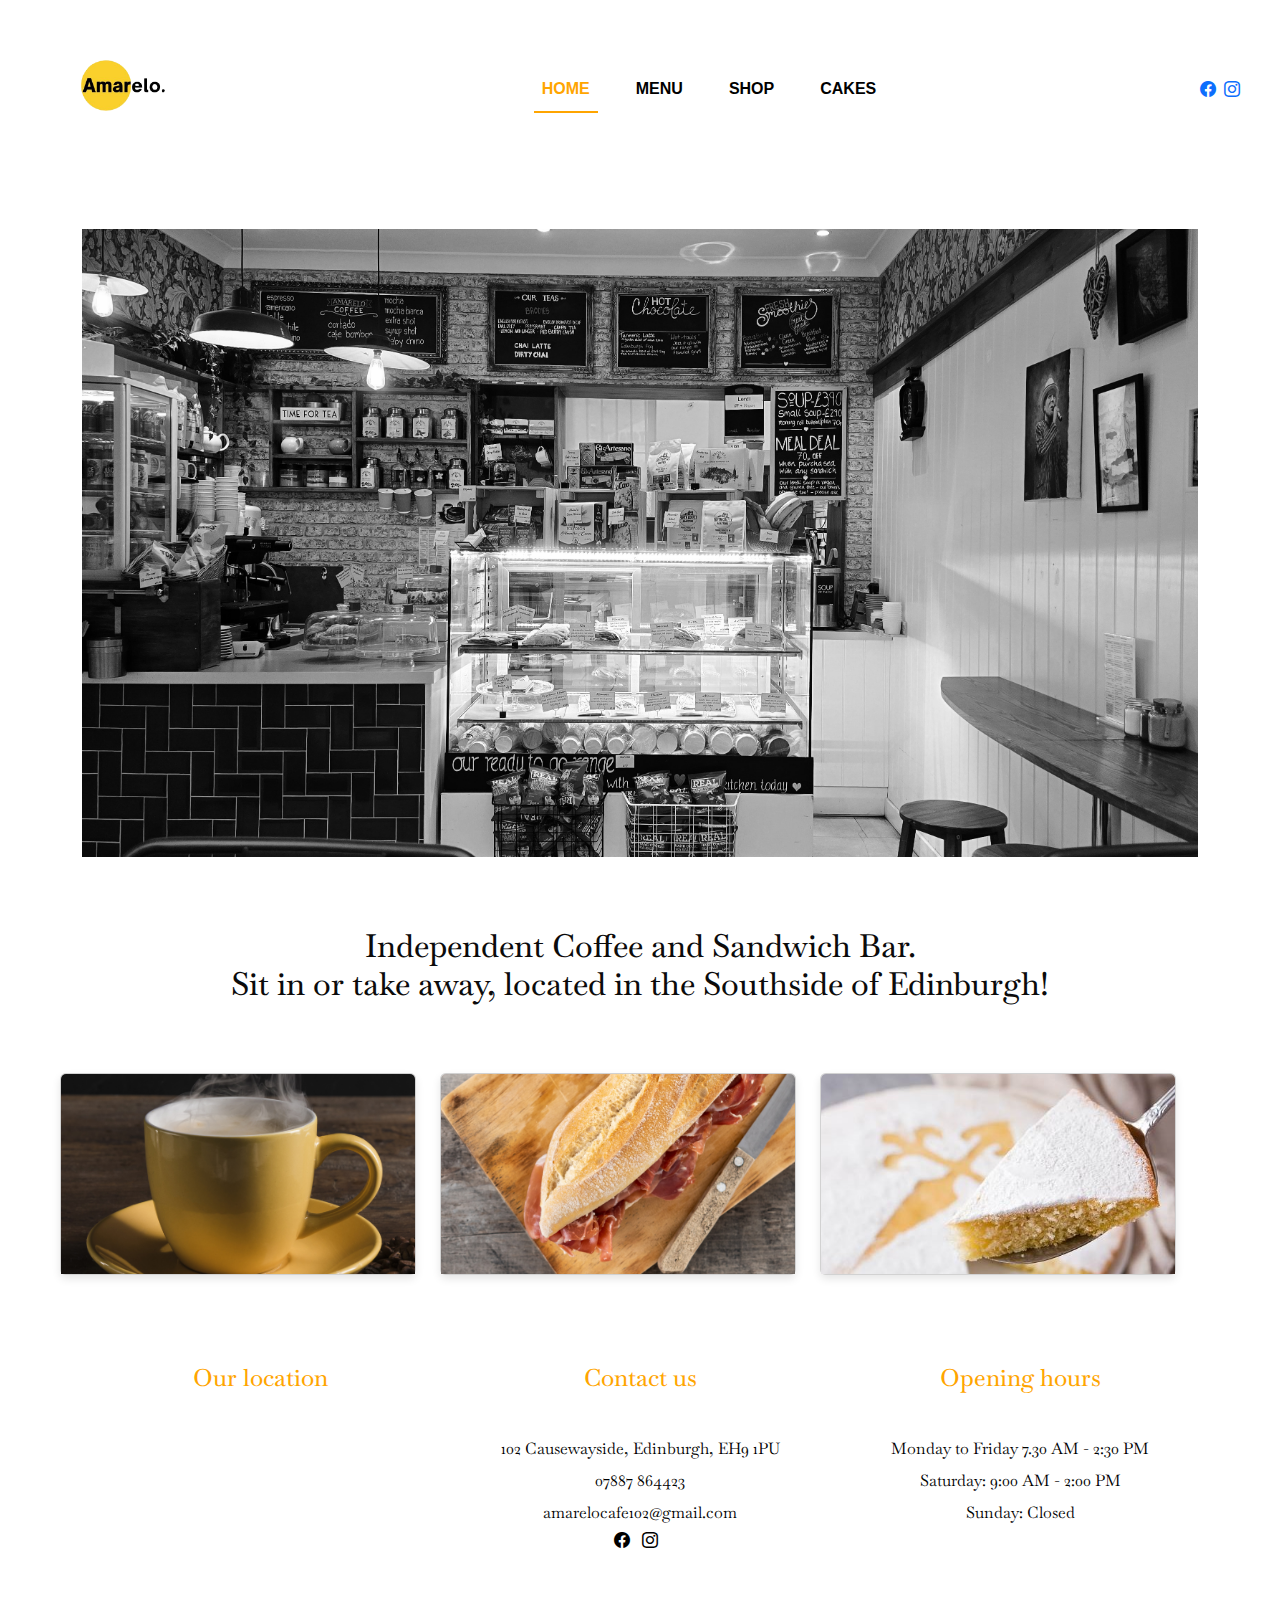
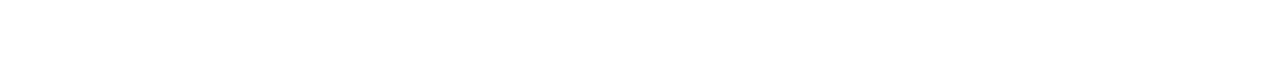
==== commit 92fb538b: "Update index.html" ====
--- a/index.html
+++ b/index.html
@@ -43,7 +43,7 @@
 
     <!-- Main image at the top -->
     <div class="container mt-5">
-      <img src="https://bvadoc.github.io/AmareloCafe/AmareloWeb/images/Interior.jpg" img-fluid" alt="Cafe Interior">
+      <img src="https://bvadoc.github.io/AmareloCafe/AmareloWeb/images/Interior.jpg" class="img-fluid" alt="Cafe Interior">
     </div>
 
     <div class="content">
